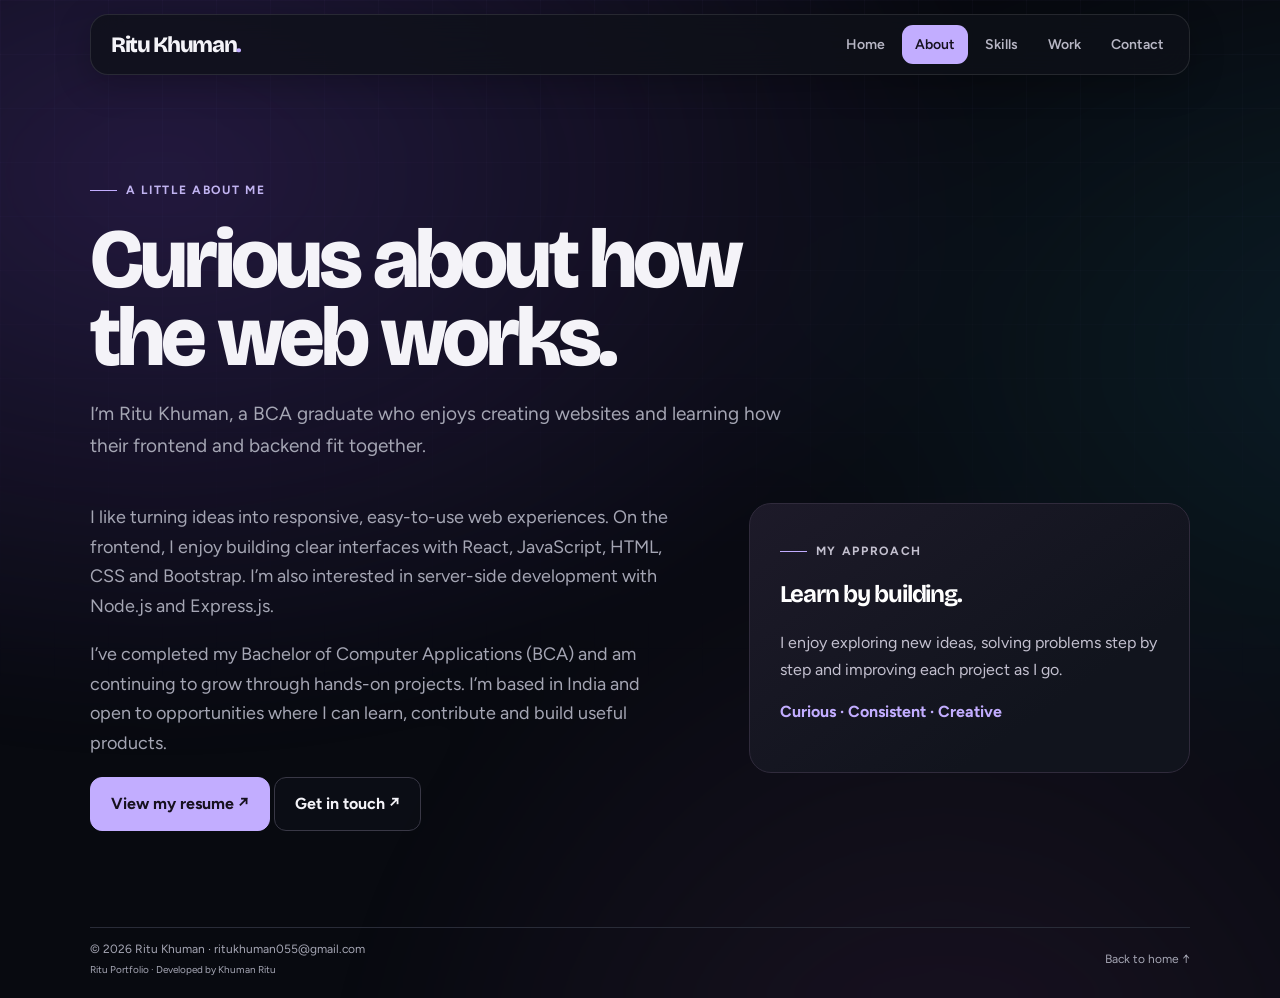
==== about.html @ 0243b539 "Add files via upload" ====
<!DOCTYPE html>
<html lang="en">
<head>
<meta charset="utf-8">
<meta name="viewport" content="width=device-width, initial-scale=1, viewport-fit=cover">
<title>About | Ritu Khuman — BCA Graduate &amp; Developer</title>
<link href="https://fonts.googleapis.com/css2?family=Bricolage+Grotesque:wght@600;800&family=Figtree:wght@400;500;600;700&display=swap" rel="stylesheet">
<meta name="theme-color" content="#f5f4ef">
<link rel="stylesheet" href="style.css">
</head>
<body>
<div class="wrap">
<nav><b>Ritu Khuman</b><div>
<a href="index.html">Home</a>
<a href="about.html" aria-current="page">About</a>
<a href="skills.html">Skills</a>
<a href="work.html">Work</a>
<a href="contact.html">Contact</a>
</div></nav>
<main>
<header class="page-heading"><p class="eyebrow">A little about me</p><h1>Curious about how the web works.</h1><p class="lead">I’m Ritu Khuman, a BCA graduate who enjoys creating websites and learning how their frontend and backend fit together.</p></header>
<section class="about-layout"><div><p class="text">I like turning ideas into responsive, easy-to-use web experiences. On the frontend, I enjoy building clear interfaces with React, JavaScript, HTML, CSS and Bootstrap. I’m also interested in server-side development with Node.js and Express.js.</p><p class="text">I’ve completed my Bachelor of Computer Applications (BCA) and am continuing to grow through hands-on projects. I’m based in India and open to opportunities where I can learn, contribute and build useful products.</p><p><a class="btn" href="resume/resume.pdf" target="_blank" rel="noopener noreferrer">View my resume ↗</a> <a class="btn alt" href="contact.html">Get in touch ↗</a></p></div><aside class="about-card"><p class="eyebrow">My approach</p><h3>Learn by building.</h3><p>I enjoy exploring new ideas, solving problems step by step and improving each project as I go.</p><p><strong>Curious · Consistent · Creative</strong></p></aside></section>
</main>
<footer><span>&copy; <span id="yr"></span> Ritu Khuman · <a href="https://mail.google.com/mail/?view=cm&amp;fs=1&amp;to=ritukhuman055@gmail.com" target="_blank" rel="noopener">ritukhuman055@gmail.com</a><br><small>Ritu Portfolio · Developed by Khuman Ritu</small></span><a href="index.html">Back to home ↑</a></footer>
</div>
<script src="script.js"></script>
</body>
</html>
---- style.css ----
:root{--bg:#f5f4ef;--paper:#fffefa;--ink:#171a19;--muted:#686e69;--line:#dedfd8;--accent:#c9f36a;--accent-dark:#26351b;--dark:#171b19;--lav:#ddd5ff;--coral:#ff9c7a;--blue:#a8d8ff;--shadow:0 24px 70px rgba(29,37,28,.11)}
*{box-sizing:border-box}
html{scroll-behavior:smooth;padding-top:env(safe-area-inset-top,0px);padding-bottom:env(safe-area-inset-bottom,0px)}
body{margin:0;background:var(--bg);color:var(--ink);font:400 16px/1.65 'Figtree',system-ui,sans-serif;overflow-x:hidden}
body:before{content:"";position:fixed;inset:0;pointer-events:none;opacity:.17;z-index:-1;background-image:radial-gradient(#475044 0.45px,transparent .6px);background-size:6px 6px;mask-image:linear-gradient(to bottom,black,transparent 75%)}
h1,h2,h3,p{margin-top:0}h1,h2,h3{font-family:'Bricolage Grotesque',sans-serif;line-height:1.04;letter-spacing:-.045em}a{color:inherit}
.wrap{max-width:1160px;margin:0 auto;padding:0 30px}
nav{position:sticky;top:12px;z-index:10;display:flex;justify-content:space-between;align-items:center;gap:16px;padding:10px 12px 10px 20px;margin-top:14px;border:1px solid rgba(222,223,216,.85);border-radius:18px;background:rgba(255,254,250,.88);backdrop-filter:blur(18px);box-shadow:0 8px 30px rgba(29,37,28,.06)}
nav b{font:800 22px 'Bricolage Grotesque',sans-serif;letter-spacing:-.06em}nav b:after{content:".";color:#83a83d}nav div{display:flex;gap:4px;flex-wrap:wrap}nav div a{text-decoration:none;color:var(--muted);padding:8px 13px;border-radius:11px;font-size:14px;font-weight:600;transition:background .2s,color .2s}nav div a:hover,nav div a[aria-current="page"]{background:var(--dark);color:white}
a:focus-visible,button:focus-visible,input:focus-visible,textarea:focus-visible{outline:3px solid #8dbb37;outline-offset:3px}
main{padding:58px 0 80px;min-height:70vh;animation:page-in .65s cubic-bezier(.2,.7,.2,1) both}
.hero{position:relative;isolation:isolate;display:grid;grid-template-columns:1.13fr .87fr;gap:62px;align-items:center;min-height:570px;padding:46px 0 70px}
.hero:before{content:"";position:absolute;z-index:-1;width:490px;height:490px;right:-40px;top:28px;border-radius:50%;background:radial-gradient(circle at 42% 42%,rgba(201,243,106,.65),rgba(201,243,106,.22) 42%,transparent 72%);filter:blur(12px);animation:float 9s ease-in-out infinite alternate}
.eyebrow{display:inline-flex;align-items:center;gap:9px;margin:0 0 20px;color:#56604e;text-transform:uppercase;letter-spacing:.14em;font-size:12px;font-weight:700}.eyebrow:before{content:"";width:27px;height:1px;background:#7e984e}
h1{font-size:clamp(58px,8vw,100px);max-width:700px;margin:0 0 23px;font-weight:800;line-height:.94}h1 em{font-style:normal;color:#718d3d}h2{font-size:clamp(40px,6vw,66px);margin-bottom:18px}h3{font-size:24px}.lead{max-width:570px;color:var(--muted);font-size:19px;line-height:1.65;margin:0 0 30px}
.actions{display:flex;flex-wrap:wrap;gap:12px}.btn{display:inline-flex;align-items:center;justify-content:center;gap:10px;padding:13px 20px;border-radius:12px;background:var(--dark);color:#fff;font-weight:700;text-decoration:none;border:1px solid var(--dark);transition:transform .2s,box-shadow .2s,background .2s}.btn:hover{transform:translateY(-3px);box-shadow:0 12px 25px rgba(23,27,25,.17)}.btn.alt{background:transparent;color:var(--ink);border-color:var(--line)}.btn.alt:hover{background:white}
.photo{position:relative;width:min(100%,400px);aspect-ratio:4/5;margin:0 auto;border-radius:190px 190px 30px 30px;background:var(--dark);border:8px solid var(--paper);box-shadow:var(--shadow);padding:0;cursor:pointer;overflow:hidden;color:white;font:600 16px Figtree,sans-serif;transform:rotate(2deg);animation:photo-in .9s .12s both;transition:transform .35s,border-color .35s}.photo:hover{transform:rotate(0) translateY(-5px);border-color:white}.photo:after{content:"";position:absolute;inset:0;background:linear-gradient(150deg,transparent 42%,rgba(0,0,0,.55));pointer-events:none}.photo img{width:100%;height:100%;object-fit:cover;display:none}.photo.has img{display:block}.photo.has span{display:none}.photo span{position:absolute;z-index:1;inset:0;display:flex;flex-direction:column;align-items:center;justify-content:center;gap:8px;padding:20px;text-align:center;background:radial-gradient(ellipse at 50% 38%,#485638,#242b23 53%,#171b19 80%)}.photo span:before{content:"R";display:grid;place-items:center;width:105px;height:105px;margin-bottom:8px;border:1px solid rgba(255,255,255,.35);border-radius:50%;font:800 58px 'Bricolage Grotesque';color:var(--accent)}.photo small{font-weight:400;color:#c8cec0}.photo-note{position:absolute;z-index:2;right:-8px;bottom:32px;padding:13px 17px;border:1px solid var(--line);border-radius:14px;background:var(--paper);box-shadow:var(--shadow);font-size:13px;font-weight:700;transform:rotate(-3deg)}
.trust-row{display:flex;align-items:center;gap:18px;flex-wrap:wrap;border-top:1px solid var(--line);padding:23px 0;color:var(--muted);font-size:13px}.trust-row strong{color:var(--ink);font-weight:700}.trust-row span{display:flex;align-items:center;gap:8px}.trust-row span:before{content:"✳";color:#809a4a}
.section-head{display:flex;justify-content:space-between;align-items:end;gap:20px;margin:22px 0 24px}.section-head h2{margin:0}.section-head p{max-width:390px;color:var(--muted);margin:0}.service-grid{display:grid;grid-template-columns:repeat(3,1fr);gap:16px}.service-card{min-height:205px;padding:25px;border:1px solid var(--line);border-radius:20px;background:var(--paper);transition:transform .22s,box-shadow .22s}.service-card:hover{transform:translateY(-5px);box-shadow:var(--shadow)}.service-card .icon{display:grid;place-items:center;width:43px;height:43px;margin-bottom:20px;border-radius:13px;background:var(--accent);font-size:20px}.service-card h3{font-size:22px;margin-bottom:8px}.service-card p{color:var(--muted);font-size:14px;margin:0}
.page-heading{max-width:800px;margin:40px 0 42px}.page-heading h1{font-size:clamp(50px,7vw,84px);margin-bottom:20px}.page-heading .lead{max-width:700px}.text{max-width:720px;color:var(--muted);font-size:18px}.about-layout{display:grid;grid-template-columns:1fr .75fr;gap:70px;align-items:start}.about-card{padding:30px;background:var(--dark);color:white;border-radius:22px}.about-card p{color:#c4c9bf}.about-card strong{color:var(--accent)}
.chips{display:grid;grid-template-columns:repeat(4,1fr);gap:14px;padding:0;margin:34px 0 0;list-style:none}.chips li{background:var(--paper);border:1px solid var(--line);border-radius:17px;padding:19px 18px;font-weight:650;transition:transform .2s,border-color .2s}.chips li:hover{transform:translateY(-4px);border-color:#a8c56c}.chips li:before{content:"✳";color:#8ba94d;margin-right:9px}
.work-intro{color:var(--muted);margin:-12px 0 28px;max-width:58em}.projects{display:grid;grid-template-columns:repeat(3,minmax(0,1fr));gap:20px}.proj{overflow:hidden;background:var(--paper);border:1px solid var(--line);border-radius:20px;transition:transform .25s,border-color .25s,box-shadow .25s;animation:card-in .55s both}.proj:nth-child(3n+2){animation-delay:.06s}.proj:nth-child(3n){animation-delay:.12s}.proj:hover{transform:translateY(-6px);border-color:#a9c76b;box-shadow:var(--shadow)}.proj-visual{height:155px;display:grid;place-items:center;overflow:hidden;position:relative;background:linear-gradient(135deg,#e3eaf4,#d3dafa)}.proj-visual:before{content:"";position:absolute;width:190px;height:190px;border-radius:50%;background:rgba(255,255,255,.58);right:-30px;top:-70px}.proj-visual:after{content:"";position:absolute;width:140px;height:140px;border:1px solid rgba(23,27,25,.12);border-radius:50%;left:-24px;bottom:-90px}.proj-visual span{z-index:1;width:70%;height:82px;padding:14px;border:1px solid rgba(20,30,24,.12);border-radius:13px;background:rgba(255,254,250,.88);box-shadow:0 12px 28px rgba(20,30,24,.11);font-size:12px;font-weight:700;color:#3b4535}.proj:nth-child(5n+2) .proj-visual{background:linear-gradient(135deg,#d7f1d8,#bbdcae)}.proj:nth-child(5n+3) .proj-visual{background:linear-gradient(135deg,#ffe5d6,#ffc3a9)}.proj:nth-child(5n+4) .proj-visual{background:linear-gradient(135deg,#e9e1ff,#cfc0fc)}.proj:nth-child(5n) .proj-visual{background:linear-gradient(135deg,#fff1b9,#f8d881)}.proj-content{padding:20px 21px 23px}.proj h3{font-size:21px;margin:10px 0 8px}.proj p{color:var(--muted);font-size:14px;line-height:1.55;margin:0 0 15px}.proj small{color:#687064;font-size:12px;font-weight:600}.tag{display:inline-block;background:#eff4e6;color:#586d38;border-radius:7px;padding:4px 9px;font-size:11px;font-weight:700;letter-spacing:.02em}
.contact-layout{display:grid;grid-template-columns:.8fr 1fr;gap:55px;align-items:start}.contact-panel{padding:30px;border-radius:22px;background:var(--dark);color:white}.contact-panel p{color:#c4c9bf}.form{display:grid;gap:16px;max-width:600px;padding:28px;background:var(--paper);border:1px solid var(--line);border-radius:22px;box-shadow:0 14px 40px rgba(29,37,28,.06)}.form label{display:grid;gap:7px;color:var(--ink);font-weight:600;font-size:14px}.form input,.form textarea{width:100%;background:#fff;color:var(--ink);border:1px solid var(--line);border-radius:11px;padding:12px 14px;font:inherit}.form input:focus,.form textarea:focus{outline:2px solid #a8c56c;border-color:transparent}.form button{justify-self:start;cursor:pointer;font:inherit;font-weight:600}#formMsg{margin:0;min-height:1.6em;color:var(--muted);font-size:14px}
footer{display:flex;justify-content:space-between;gap:16px;padding:25px 0 36px;color:var(--muted);font-size:13px;border-top:1px solid var(--line)}footer a{text-decoration:none}
@keyframes page-in{from{opacity:0;transform:translateY(12px)}to{opacity:1;transform:translateY(0)}}@keyframes photo-in{from{opacity:0;transform:translateX(20px) rotate(5deg)}to{opacity:1;transform:translateX(0) rotate(2deg)}}@keyframes card-in{from{opacity:0;transform:translateY(15px)}to{opacity:1;transform:translateY(0)}}@keyframes float{to{transform:translate(15px,14px) scale(1.05)}}
@media(max-width:850px){.hero{gap:30px;min-height:500px}.projects{grid-template-columns:repeat(2,minmax(0,1fr))}.chips{grid-template-columns:repeat(2,1fr)}.service-grid{grid-template-columns:1fr 1fr}.about-layout,.contact-layout{grid-template-columns:1fr;gap:28px}}
@media(max-width:620px){.wrap{padding:0 18px}nav{top:6px;margin-top:7px;padding:9px 10px;align-items:flex-start;flex-direction:column}nav div{width:100%;gap:2px}nav div a{font-size:12px;padding:7px 10px}.hero{grid-template-columns:1fr;gap:24px;padding:28px 0 38px}.hero:before{width:330px;height:330px;right:-60px;top:330px}.hero h1{font-size:clamp(52px,15vw,76px)}.hero .lead{font-size:17px}.photo{width:min(82%,330px)}.photo-note{right:2px}main{padding:30px 0 54px}.section-head{display:block}.section-head p{margin-top:10px}.service-grid,.projects{grid-template-columns:1fr}.proj-visual{height:175px}.page-heading{margin:24px 0 34px}.page-heading h1{font-size:clamp(48px,14vw,70px)}footer{flex-direction:column;gap:4px}}
@media(prefers-reduced-motion:reduce){*,*::before,*::after{animation-duration:.01ms!important;animation-iteration-count:1!important;scroll-behavior:auto!important;transition-duration:.01ms!important}}

/* Dark theme: slow ambient background motion and luminous accents */
:root{--bg:#080a10;--paper:#11141d;--ink:#f4f3f8;--muted:#a5a6b4;--line:#292c38;--accent:#c2adff;--accent-dark:#29213f;--dark:#171923;--lav:#c2adff;--coral:#ff9cba;--blue:#8ddcff;--shadow:0 24px 70px rgba(0,0,0,.36)}
body{background:#080a10;color:var(--ink);isolation:isolate}
body:before{position:fixed;inset:0;z-index:-1;pointer-events:none;opacity:.23;background-image:linear-gradient(rgba(193,174,255,.12) 1px,transparent 1px),linear-gradient(90deg,rgba(193,174,255,.12) 1px,transparent 1px);background-size:54px 54px;mask-image:linear-gradient(to bottom,black,transparent 88%);animation:grid-drift 26s linear infinite}
body:after{content:"";position:fixed;inset:-18%;z-index:-1;pointer-events:none;background:radial-gradient(ellipse at 18% 22%,rgba(116,71,203,.25),transparent 33%),radial-gradient(ellipse at 78% 34%,rgba(24,135,159,.17),transparent 31%),radial-gradient(ellipse at 54% 88%,rgba(126,68,142,.16),transparent 37%);filter:blur(34px);background-size:125% 125%;animation:aurora-flow 20s ease-in-out infinite alternate}
.wrap{position:relative}
nav{border-color:rgba(255,255,255,.1);background:rgba(15,17,25,.78);box-shadow:0 9px 35px rgba(0,0,0,.24)}
nav b:after{color:var(--accent)}nav div a{color:#b7b6c4}nav div a:hover,nav div a[aria-current="page"]{background:var(--accent);color:#15111f}
.eyebrow{color:#c1b3f1}.eyebrow:before{background:var(--accent)}h1 em{color:#c4aaff}
.hero:before{background:radial-gradient(circle at 42% 42%,rgba(143,104,223,.34),rgba(92,110,197,.15) 42%,transparent 72%);animation:orb-drift 11s ease-in-out infinite alternate}
.btn{background:var(--accent);color:#17111f;border-color:var(--accent)}.btn:hover{box-shadow:0 12px 32px rgba(163,132,255,.23)}.btn.alt{color:var(--ink);border-color:#393846;background:rgba(17,20,29,.42)}.btn.alt:hover{background:#1a1b27}
.photo{background:#12131d;border-color:#242633}.photo:hover{border-color:#b9a2ff}.photo span{background:radial-gradient(ellipse at 50% 38%,#46356f,#25243a 53%,#12131b 80%)}.photo span:before{color:var(--accent)}.photo-note{border-color:#343541;background:#171923;color:#f3f2f7;box-shadow:var(--shadow)}
.trust-row{border-color:var(--line);color:var(--muted)}.trust-row strong{color:var(--ink)}.trust-row span:before{color:#c2adff}
.service-card,.proj,.form{background:rgba(17,20,29,.91);border-color:#292c38}.service-card:hover,.proj:hover{border-color:#8d76c5;box-shadow:0 20px 48px rgba(0,0,0,.4)}.service-card .icon{background:#302842;color:#d0c2ff}.service-card p,.section-head p,.text,.work-intro,.proj p,.proj small{color:var(--muted)}
.about-card,.contact-panel{background:linear-gradient(145deg,#1d1a29,#11141d 72%);border:1px solid #302b3c}.about-card p,.contact-panel p{color:#c3c0cf}.about-card strong{color:var(--accent)}
.chips li{background:rgba(17,20,29,.92);border-color:#292c38}.chips li:hover{border-color:#8d76c5}.chips li:before{color:var(--accent)}
.proj-visual{background:radial-gradient(ellipse at 25% 15%,rgba(164,133,255,.35),transparent 50%),linear-gradient(135deg,#242b3e,#181a28)}.proj-visual:before{background:rgba(198,176,255,.11);animation:orb-drift 9s ease-in-out infinite alternate}.proj-visual:after{border-color:rgba(201,183,255,.2)}.proj-visual span{color:#f1eaff;background:rgba(19,20,31,.84);border-color:rgba(205,189,255,.2);box-shadow:0 12px 28px rgba(0,0,0,.28)}.proj:nth-child(5n+2) .proj-visual{background:radial-gradient(ellipse at 24% 12%,rgba(112,202,156,.24),transparent 50%),linear-gradient(135deg,#172c2b,#171c28)}.proj:nth-child(5n+3) .proj-visual{background:radial-gradient(ellipse at 24% 12%,rgba(255,156,122,.26),transparent 50%),linear-gradient(135deg,#302328,#1e1a26)}.proj:nth-child(5n+4) .proj-visual{background:radial-gradient(ellipse at 24% 12%,rgba(169,141,255,.3),transparent 50%),linear-gradient(135deg,#28213c,#191a29)}.proj:nth-child(5n) .proj-visual{background:radial-gradient(ellipse at 24% 12%,rgba(248,206,118,.22),transparent 50%),linear-gradient(135deg,#302b1d,#1c1c26)}
.tag{background:#28233a;color:#d2c3ff}.form{box-shadow:0 14px 40px rgba(0,0,0,.23)}.form label{color:var(--ink)}.form input,.form textarea{background:#0c0e15;color:var(--ink);border-color:#323542}.form input::placeholder,.form textarea::placeholder{color:#777989}.form input:focus,.form textarea:focus{outline-color:#b59aff}#formMsg{color:var(--muted)}footer{border-color:var(--line);color:var(--muted)}
@keyframes aurora-flow{0%{transform:translate3d(-1.5%,0,0) scale(1)}50%{transform:translate3d(1.8%,-1.2%,0) scale(1.04)}100%{transform:translate3d(-.5%,1.5%,0) scale(1.02)}}@keyframes grid-drift{to{background-position:54px 54px}}@keyframes orb-drift{from{transform:translate(-10px,-4px) scale(.94)}to{transform:translate(16px,14px) scale(1.06)}}
@media(prefers-reduced-motion:reduce){body:before,body:after,.hero:before,.proj-visual:before{animation:none!important}}
footer{padding:12px 0 18px;font-size:12px;align-items:center}footer a{transition:color .2s}footer a:hover{color:var(--accent)}
.proj-content{display:flex;flex-direction:column;align-items:flex-start}.proj-content p{flex:1}.project-link{margin-top:18px;padding:10px 14px;font-size:13px}.project-link span{font-size:16px;line-height:1}
.reveal{opacity:0;transform:translateY(22px);transition:opacity .7s ease,transform .7s cubic-bezier(.2,.7,.2,1)}.reveal.is-visible{opacity:1;transform:translateY(0)}.reveal-delay-1{transition-delay:.1s}.reveal-delay-2{transition-delay:.2s}.reveal-delay-3{transition-delay:.3s}
@media(prefers-reduced-motion:reduce){.reveal,.reveal.is-visible{opacity:1;transform:none;transition:none}}
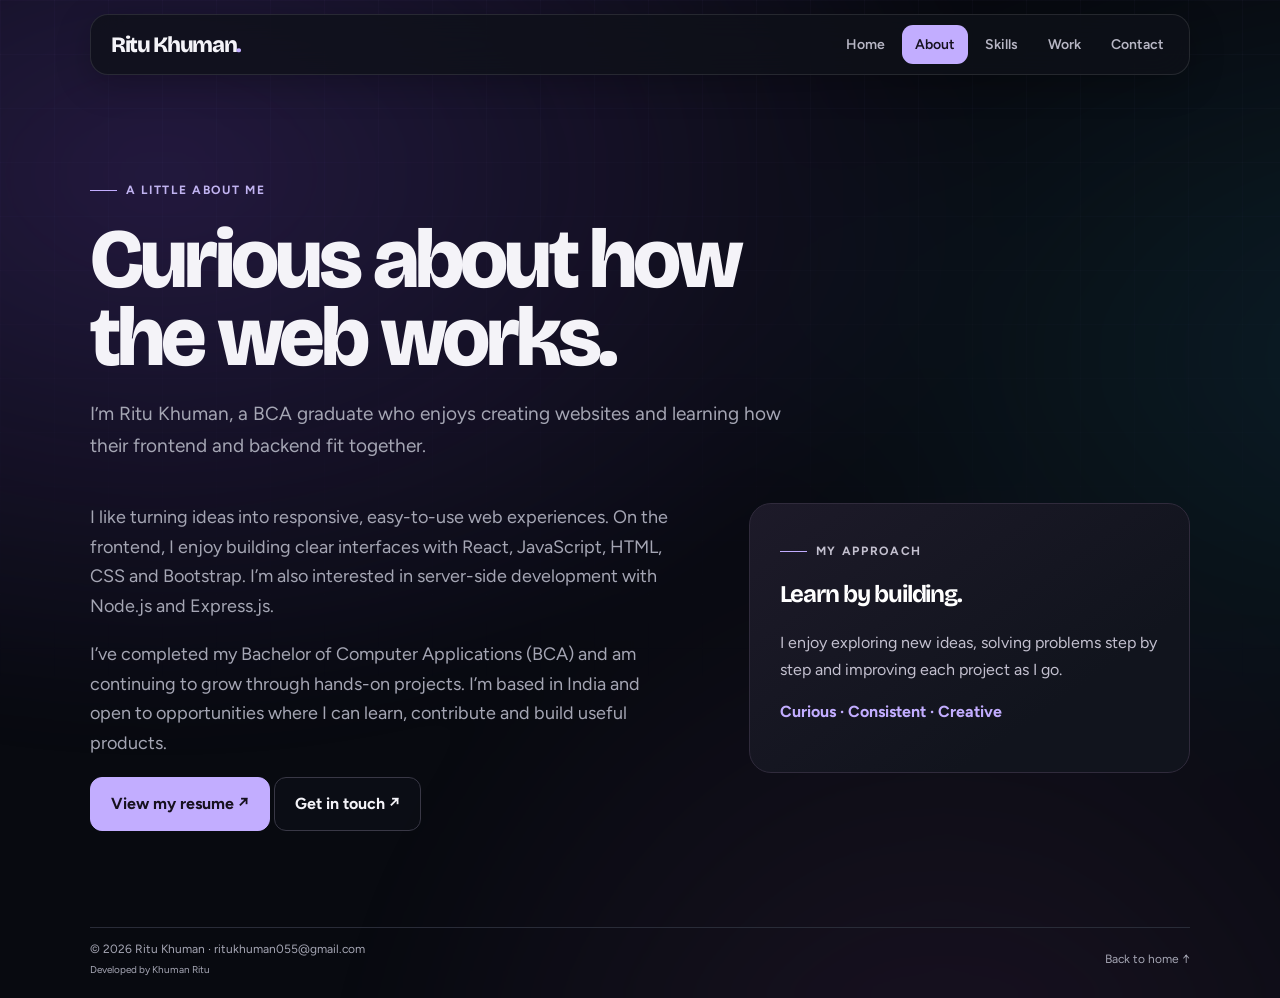
==== commit c5d6cbbf: "Update about.html" ====
--- a/about.html
+++ b/about.html
@@ -1,30 +1,30 @@
-<!DOCTYPE html>
-<html lang="en">
-<head>
-<meta charset="utf-8">
-<meta name="viewport" content="width=device-width, initial-scale=1, viewport-fit=cover">
-<title>About | Ritu Khuman — BCA Graduate &amp; Developer</title>
-<link href="https://fonts.googleapis.com/css2?family=Bricolage+Grotesque:wght@600;800&family=Figtree:wght@400;500;600;700&display=swap" rel="stylesheet">
+<!DOCTYPE html>
+<html lang="en">
+<head>
+<meta charset="utf-8">
+<meta name="viewport" content="width=device-width, initial-scale=1, viewport-fit=cover">
+<title>About | Ritu Khuman — BCA Graduate &amp; Developer</title>
+<link href="https://fonts.googleapis.com/css2?family=Bricolage+Grotesque:wght@600;800&family=Figtree:wght@400;500;600;700&display=swap" rel="stylesheet">
 <meta name="theme-color" content="#f5f4ef">
-<link rel="stylesheet" href="style.css">
-</head>
-<body>
-<div class="wrap">
-<nav><b>Ritu Khuman</b><div>
-<a href="index.html">Home</a>
-<a href="about.html" aria-current="page">About</a>
-<a href="skills.html">Skills</a>
-<a href="work.html">Work</a>
-<a href="contact.html">Contact</a>
-</div></nav>
-<main>
-<header class="page-heading"><p class="eyebrow">A little about me</p><h1>Curious about how the web works.</h1><p class="lead">I’m Ritu Khuman, a BCA graduate who enjoys creating websites and learning how their frontend and backend fit together.</p></header>
-<section class="about-layout"><div><p class="text">I like turning ideas into responsive, easy-to-use web experiences. On the frontend, I enjoy building clear interfaces with React, JavaScript, HTML, CSS and Bootstrap. I’m also interested in server-side development with Node.js and Express.js.</p><p class="text">I’ve completed my Bachelor of Computer Applications (BCA) and am continuing to grow through hands-on projects. I’m based in India and open to opportunities where I can learn, contribute and build useful products.</p><p><a class="btn" href="resume/resume.pdf" target="_blank" rel="noopener noreferrer">View my resume ↗</a> <a class="btn alt" href="contact.html">Get in touch ↗</a></p></div><aside class="about-card"><p class="eyebrow">My approach</p><h3>Learn by building.</h3><p>I enjoy exploring new ideas, solving problems step by step and improving each project as I go.</p><p><strong>Curious · Consistent · Creative</strong></p></aside></section>
-</main>
-<footer><span>&copy; <span id="yr"></span> Ritu Khuman · <a href="https://mail.google.com/mail/?view=cm&amp;fs=1&amp;to=ritukhuman055@gmail.com" target="_blank" rel="noopener">ritukhuman055@gmail.com</a><br><small>Ritu Portfolio · Developed by Khuman Ritu</small></span><a href="index.html">Back to home ↑</a></footer>
-</div>
-<script src="script.js"></script>
-</body>
-</html>
+<link rel="stylesheet" href="style.css">
+</head>
+<body>
+<div class="wrap">
+<nav><b>Ritu Khuman</b><div>
+<a href="index.html">Home</a>
+<a href="about.html" aria-current="page">About</a>
+<a href="skills.html">Skills</a>
+<a href="work.html">Work</a>
+<a href="contact.html">Contact</a>
+</div></nav>
+<main>
+<header class="page-heading"><p class="eyebrow">A little about me</p><h1>Curious about how the web works.</h1><p class="lead">I’m Ritu Khuman, a BCA graduate who enjoys creating websites and learning how their frontend and backend fit together.</p></header>
+<section class="about-layout"><div><p class="text">I like turning ideas into responsive, easy-to-use web experiences. On the frontend, I enjoy building clear interfaces with React, JavaScript, HTML, CSS and Bootstrap. I’m also interested in server-side development with Node.js and Express.js.</p><p class="text">I’ve completed my Bachelor of Computer Applications (BCA) and am continuing to grow through hands-on projects. I’m based in India and open to opportunities where I can learn, contribute and build useful products.</p><p><a class="btn" href="Resume.pdf" target="_blank" rel="noopener noreferrer">View my resume ↗</a> <a class="btn alt" href="contact.html">Get in touch ↗</a></p></div><aside class="about-card"><p class="eyebrow">My approach</p><h3>Learn by building.</h3><p>I enjoy exploring new ideas, solving problems step by step and improving each project as I go.</p><p><strong>Curious · Consistent · Creative</strong></p></aside></section>
+</main>
+<footer><span>&copy; <span id="yr"></span> Ritu Khuman · <a href="https://mail.google.com/mail/?view=cm&amp;fs=1&amp;to=ritukhuman055@gmail.com" target="_blank" rel="noopener">ritukhuman055@gmail.com</a><br><small> Developed by Khuman Ritu</small></span><a href="index.html">Back to home ↑</a></footer>
+</div>
+<script src="script.js"></script>
+</body>
+</html>
 
 
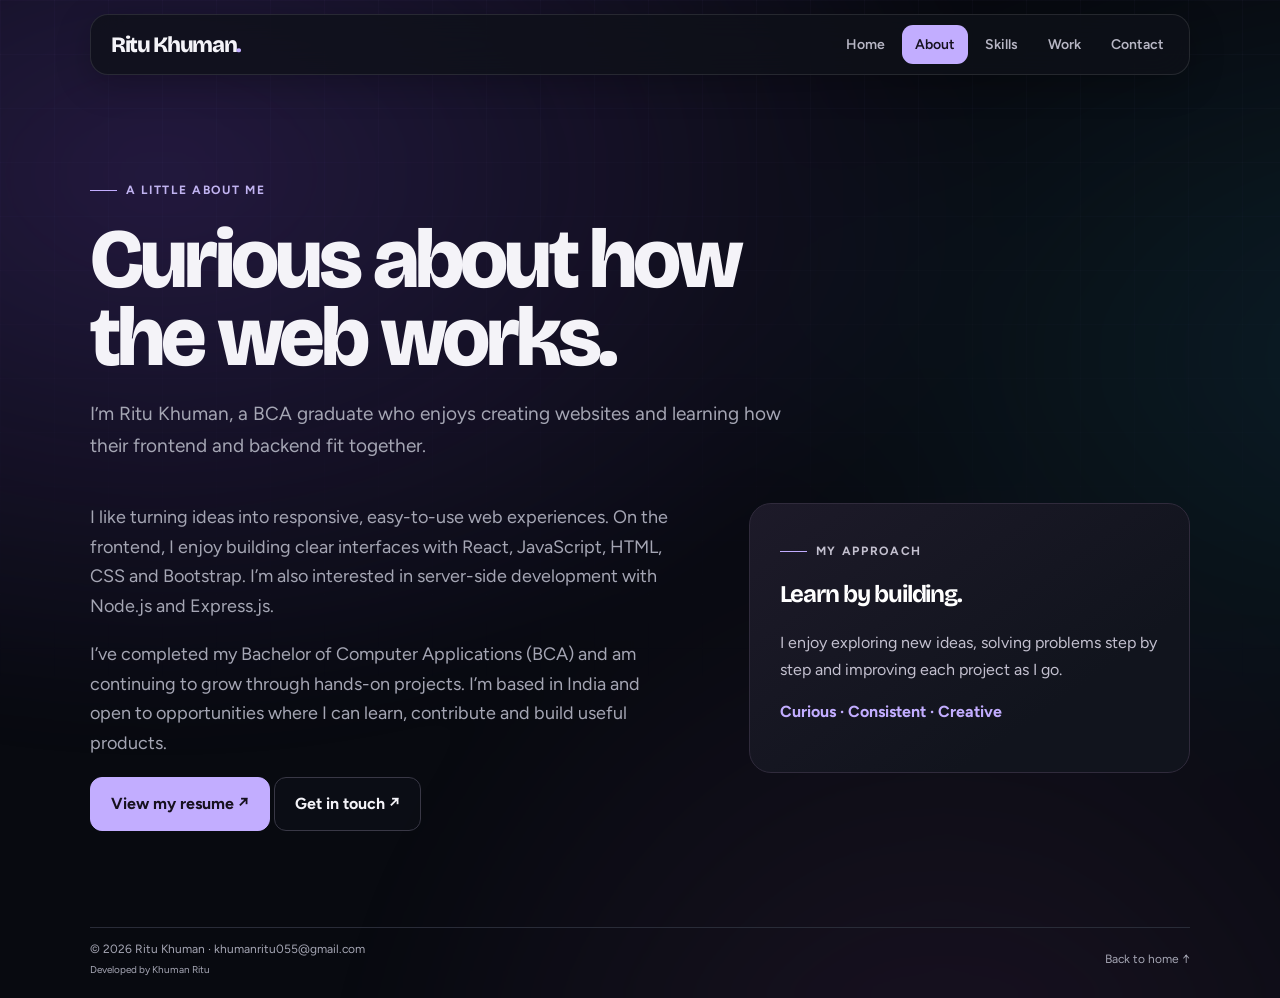
==== commit 309161af: "Update about.html" ====
--- a/about.html
+++ b/about.html
@@ -21,7 +21,7 @@
 <header class="page-heading"><p class="eyebrow">A little about me</p><h1>Curious about how the web works.</h1><p class="lead">I’m Ritu Khuman, a BCA graduate who enjoys creating websites and learning how their frontend and backend fit together.</p></header>
 <section class="about-layout"><div><p class="text">I like turning ideas into responsive, easy-to-use web experiences. On the frontend, I enjoy building clear interfaces with React, JavaScript, HTML, CSS and Bootstrap. I’m also interested in server-side development with Node.js and Express.js.</p><p class="text">I’ve completed my Bachelor of Computer Applications (BCA) and am continuing to grow through hands-on projects. I’m based in India and open to opportunities where I can learn, contribute and build useful products.</p><p><a class="btn" href="Resume.pdf" target="_blank" rel="noopener noreferrer">View my resume ↗</a> <a class="btn alt" href="contact.html">Get in touch ↗</a></p></div><aside class="about-card"><p class="eyebrow">My approach</p><h3>Learn by building.</h3><p>I enjoy exploring new ideas, solving problems step by step and improving each project as I go.</p><p><strong>Curious · Consistent · Creative</strong></p></aside></section>
 </main>
-<footer><span>&copy; <span id="yr"></span> Ritu Khuman · <a href="https://mail.google.com/mail/?view=cm&amp;fs=1&amp;to=ritukhuman055@gmail.com" target="_blank" rel="noopener">ritukhuman055@gmail.com</a><br><small> Developed by Khuman Ritu</small></span><a href="index.html">Back to home ↑</a></footer>
+<footer><span>&copy; <span id="yr"></span> Ritu Khuman · <a href="https://mail.google.com/mail/?view=cm&amp;fs=1&amp;to=khumanritu055@gmail.com" target="_blank" rel="noopener">khumanritu055@gmail.com</a><br><small> Developed by Khuman Ritu</small></span><a href="index.html">Back to home ↑</a></footer>
 </div>
 <script src="script.js"></script>
 </body>
